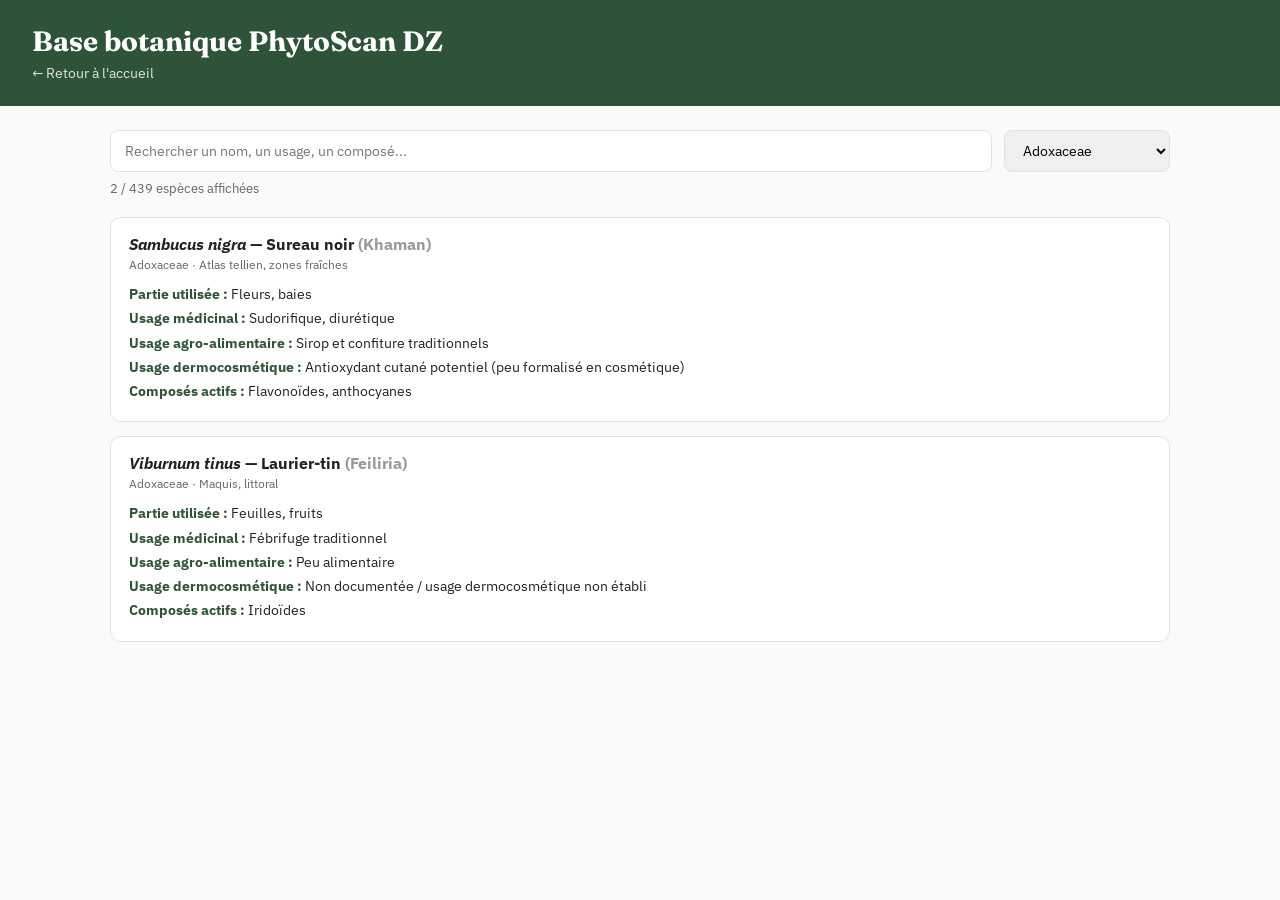
==== base-botanique.html @ b5dd2ad8 "Add files via upload" ====
<!DOCTYPE html>
<html lang="fr">
<head>
<meta charset="UTF-8" />
<meta name="viewport" content="width=device-width, initial-scale=1.0" />
<title>PhytoScan DZ — Base botanique</title>
<meta name="description" content="Base de données de la flore médicinale et agro-alimentaire algérienne — PhytoScan DZ" />
<link rel="preconnect" href="https://fonts.googleapis.com">
<link rel="preconnect" href="https://fonts.gstatic.com" crossorigin>
<link href="https://fonts.googleapis.com/css2?family=Fraunces:ital,opsz,wght@0,9..144,400;0,9..144,600;0,9..144,700;1,9..144,500&family=IBM+Plex+Sans:wght@400;500;600&family=IBM+Plex+Mono:wght@400;500&display=swap" rel="stylesheet">
<style>
  :root {
    --green: #2E5339;
    --green-light: #EAF1EC;
    --text: #222;
    --muted: #666;
    --border: #e2e2e2;
  }
  * { box-sizing: border-box; }
  html, body { margin: 0; padding: 0; }
  body {
    font-family: 'IBM Plex Sans', Arial, sans-serif;
    color: var(--text);
    background: #fafafa;
  }
  header {
    background: var(--green);
    color: #fff;
    padding: 24px 32px;
  }
  header h1 {
    font-family: 'Fraunces', serif;
    margin: 0 0 4px 0;
    font-size: 28px;
  }
  header a {
    color: #fff;
    opacity: 0.85;
    text-decoration: none;
    font-size: 14px;
  }
  header a:hover { opacity: 1; text-decoration: underline; }
  main { max-width: 1100px; margin: 0 auto; padding: 24px 20px 60px; }
  .controls {
    display: flex;
    gap: 12px;
    flex-wrap: wrap;
    margin-bottom: 8px;
  }
  .controls input, .controls select {
    padding: 10px 14px;
    border: 1px solid var(--border);
    border-radius: 8px;
    font-family: inherit;
    font-size: 14px;
  }
  .controls input { flex: 1; min-width: 240px; }
  .count { color: var(--muted); font-size: 13px; margin: 8px 0 20px; }
  .grid { display: grid; gap: 14px; }
  .card {
    background: #fff;
    border: 1px solid var(--border);
    border-radius: 10px;
    padding: 16px 18px;
  }
  .card h3 { margin: 0 0 2px 0; font-size: 16px; }
  .card h3 em { font-style: italic; }
  .card .meta { font-size: 12px; color: var(--muted); margin: 0 0 10px 0; }
  .card p { margin: 4px 0; font-size: 13.5px; line-height: 1.5; }
  .card p strong { color: var(--green); }
  .empty { text-align: center; color: var(--muted); padding: 40px 0; }
</style>
</head>
<body>

<header>
  <h1>Base botanique PhytoScan DZ</h1>
  <a href="index.html">&larr; Retour à l'accueil</a>
</header>

<main>
  <div class="controls">
    <input id="search" type="text" placeholder="Rechercher un nom, un usage, un composé..." />
    <select id="family"></select>
  </div>
  <p class="count" id="count"></p>
  <div class="grid" id="grid"></div>
  <div class="empty" id="empty" style="display:none;">Aucune plante ne correspond à ta recherche.</div>
</main>

<script>
let plants = [];

async function init() {
  const res = await fetch('plants.json');
  plants = await res.json();

  const familySelect = document.getElementById('family');
  const families = ["Toutes", ...new Set(plants.map(p => p.family))].sort();
  familySelect.innerHTML = families.map(f => `<option value="${f}">${f}</option>`).join('');

  document.getElementById('search').addEventListener('input', render);
  familySelect.addEventListener('change', render);

  render();
}

function render() {
  const q = document.getElementById('search').value.trim().toLowerCase();
  const family = document.getElementById('family').value;

  const filtered = plants.filter(p => {
    const matchesFamily = family === "Toutes" || p.family === family;
    if (!matchesFamily) return false;
    if (!q) return true;
    return [p.scientificName, p.commonNameFr, p.commonNameArDz, p.medicinalUse, p.agroFoodUse, p.dermocosmeticUse, p.activeCompounds]
      .join(' ').toLowerCase().includes(q);
  });

  document.getElementById('count').textContent = `${filtered.length} / ${plants.length} espèces affichées`;

  const grid = document.getElementById('grid');
  const empty = document.getElementById('empty');

  if (filtered.length === 0) {
    grid.innerHTML = '';
    empty.style.display = 'block';
    return;
  }
  empty.style.display = 'none';

  grid.innerHTML = filtered.map(p => `
    <div class="card">
      <h3><em>${p.scientificName}</em> — ${p.commonNameFr} <span style="color:#999;">(${p.commonNameArDz})</span></h3>
      <p class="meta">${p.family} · ${p.distributionStatus}</p>
      <p><strong>Partie utilisée :</strong> ${p.partsUsed}</p>
      <p><strong>Usage médicinal :</strong> ${p.medicinalUse}</p>
      <p><strong>Usage agro-alimentaire :</strong> ${p.agroFoodUse}</p>
      <p><strong>Usage dermocosmétique :</strong> ${p.dermocosmeticUse}</p>
      <p><strong>Composés actifs :</strong> ${p.activeCompounds}</p>
    </div>
  `).join('');
}

init();
</script>

</body>
</html>
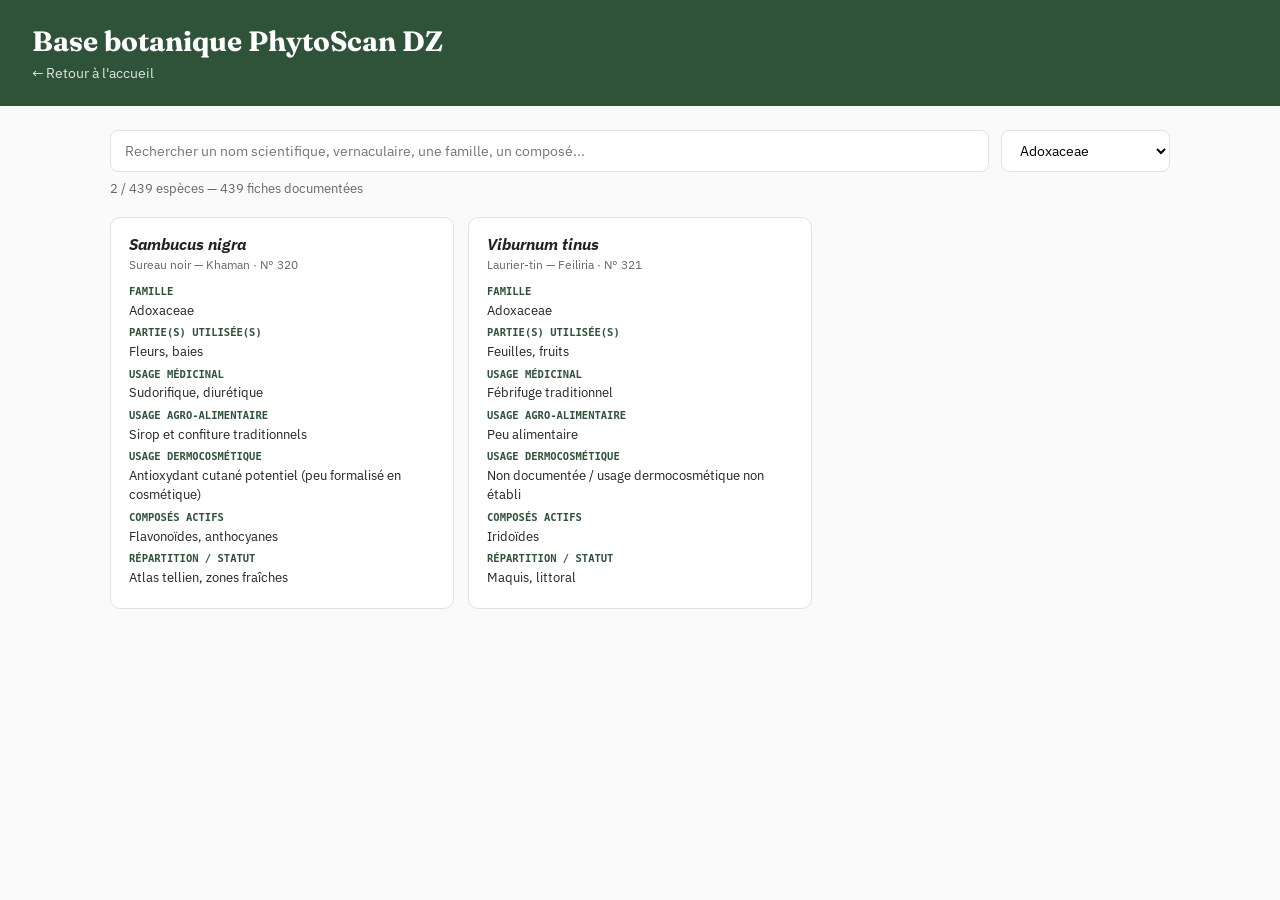
==== commit b638f2a9: "Add files via upload" ====
--- a/base-botanique.html
+++ b/base-botanique.html
@@ -4,70 +4,33 @@
 <meta charset="UTF-8" />
 <meta name="viewport" content="width=device-width, initial-scale=1.0" />
 <title>PhytoScan DZ — Base botanique</title>
-<meta name="description" content="Base de données de la flore médicinale et agro-alimentaire algérienne — PhytoScan DZ" />
+<meta name="description" content="Base de données de la flore médicinale et agro-alimentaire algérienne — 439 espèces documentées — PhytoScan DZ" />
 <link rel="preconnect" href="https://fonts.googleapis.com">
 <link rel="preconnect" href="https://fonts.gstatic.com" crossorigin>
 <link href="https://fonts.googleapis.com/css2?family=Fraunces:ital,opsz,wght@0,9..144,400;0,9..144,600;0,9..144,700;1,9..144,500&family=IBM+Plex+Sans:wght@400;500;600&family=IBM+Plex+Mono:wght@400;500&display=swap" rel="stylesheet">
 <style>
-  :root {
-    --green: #2E5339;
-    --green-light: #EAF1EC;
-    --text: #222;
-    --muted: #666;
-    --border: #e2e2e2;
-  }
+  :root { --green: #2E5339; --green-light: #EAF1EC; --text: #222; --muted: #666; --border: #e2e2e2; }
   * { box-sizing: border-box; }
   html, body { margin: 0; padding: 0; }
-  body {
-    font-family: 'IBM Plex Sans', Arial, sans-serif;
-    color: var(--text);
-    background: #fafafa;
-  }
-  header {
-    background: var(--green);
-    color: #fff;
-    padding: 24px 32px;
-  }
-  header h1 {
-    font-family: 'Fraunces', serif;
-    margin: 0 0 4px 0;
-    font-size: 28px;
-  }
-  header a {
-    color: #fff;
-    opacity: 0.85;
-    text-decoration: none;
-    font-size: 14px;
-  }
+  body { font-family: 'IBM Plex Sans', Arial, sans-serif; color: var(--text); background: #fafafa; }
+  header { background: var(--green); color: #fff; padding: 24px 32px; }
+  header h1 { font-family: 'Fraunces', serif; margin: 0 0 4px 0; font-size: 28px; }
+  header a { color: #fff; opacity: 0.85; text-decoration: none; font-size: 14px; }
   header a:hover { opacity: 1; text-decoration: underline; }
   main { max-width: 1100px; margin: 0 auto; padding: 24px 20px 60px; }
-  .controls {
-    display: flex;
-    gap: 12px;
-    flex-wrap: wrap;
-    margin-bottom: 8px;
-  }
+  .controls { display: flex; gap: 12px; flex-wrap: wrap; margin-bottom: 8px; }
   .controls input, .controls select {
-    padding: 10px 14px;
-    border: 1px solid var(--border);
-    border-radius: 8px;
-    font-family: inherit;
-    font-size: 14px;
+    padding: 10px 14px; border: 1px solid var(--border); border-radius: 8px;
+    font-family: inherit; font-size: 14px; background: #fff;
   }
   .controls input { flex: 1; min-width: 240px; }
   .count { color: var(--muted); font-size: 13px; margin: 8px 0 20px; }
-  .grid { display: grid; gap: 14px; }
-  .card {
-    background: #fff;
-    border: 1px solid var(--border);
-    border-radius: 10px;
-    padding: 16px 18px;
-  }
-  .card h3 { margin: 0 0 2px 0; font-size: 16px; }
-  .card h3 em { font-style: italic; }
+  .grid { display: grid; gap: 14px; grid-template-columns: repeat(auto-fill, minmax(300px, 1fr)); }
+  .card { background: #fff; border: 1px solid var(--border); border-radius: 10px; padding: 16px 18px; }
+  .card h3 { margin: 0 0 2px 0; font-size: 16px; font-style: italic; }
   .card .meta { font-size: 12px; color: var(--muted); margin: 0 0 10px 0; }
-  .card p { margin: 4px 0; font-size: 13.5px; line-height: 1.5; }
-  .card p strong { color: var(--green); }
+  .card p { margin: 5px 0; font-size: 13px; line-height: 1.5; }
+  .card p strong { color: var(--green); display: block; font-size: 10.5px; font-family: 'IBM Plex Mono', monospace; text-transform: uppercase; margin-bottom: 1px; }
   .empty { text-align: center; color: var(--muted); padding: 40px 0; }
 </style>
 </head>
@@ -80,7 +43,7 @@
 
 <main>
   <div class="controls">
-    <input id="search" type="text" placeholder="Rechercher un nom, un usage, un composé..." />
+    <input id="search" type="text" placeholder="Rechercher un nom scientifique, vernaculaire, une famille, un composé..." />
     <select id="family"></select>
   </div>
   <p class="count" id="count"></p>
@@ -96,7 +59,7 @@
   plants = await res.json();
 
   const familySelect = document.getElementById('family');
-  const families = ["Toutes", ...new Set(plants.map(p => p.family))].sort();
+  const families = ["Toutes les familles", ...new Set(plants.map(p => p.family))].sort();
   familySelect.innerHTML = families.map(f => `<option value="${f}">${f}</option>`).join('');
 
   document.getElementById('search').addEventListener('input', render);
@@ -110,14 +73,14 @@
   const family = document.getElementById('family').value;
 
   const filtered = plants.filter(p => {
-    const matchesFamily = family === "Toutes" || p.family === family;
+    const matchesFamily = !family || family === "Toutes les familles" || p.family === family;
     if (!matchesFamily) return false;
     if (!q) return true;
-    return [p.scientificName, p.commonNameFr, p.commonNameArDz, p.medicinalUse, p.agroFoodUse, p.dermocosmeticUse, p.activeCompounds]
+    return [p.scientificName, p.vernacularNameFr, p.vernacularNameAr, p.family, p.activeCompounds, p.medicinalUse, p.agroFoodUse, p.dermocosmeticUse]
       .join(' ').toLowerCase().includes(q);
   });
 
-  document.getElementById('count').textContent = `${filtered.length} / ${plants.length} espèces affichées`;
+  document.getElementById('count').textContent = `${filtered.length} / ${plants.length} espèces — 439 fiches documentées`;
 
   const grid = document.getElementById('grid');
   const empty = document.getElementById('empty');
@@ -131,13 +94,15 @@
 
   grid.innerHTML = filtered.map(p => `
     <div class="card">
-      <h3><em>${p.scientificName}</em> — ${p.commonNameFr} <span style="color:#999;">(${p.commonNameArDz})</span></h3>
-      <p class="meta">${p.family} · ${p.distributionStatus}</p>
-      <p><strong>Partie utilisée :</strong> ${p.partsUsed}</p>
-      <p><strong>Usage médicinal :</strong> ${p.medicinalUse}</p>
-      <p><strong>Usage agro-alimentaire :</strong> ${p.agroFoodUse}</p>
-      <p><strong>Usage dermocosmétique :</strong> ${p.dermocosmeticUse}</p>
-      <p><strong>Composés actifs :</strong> ${p.activeCompounds}</p>
+      <h3>${p.scientificName}</h3>
+      <p class="meta">${p.vernacularNameFr} — ${p.vernacularNameAr} · N° ${p.id}</p>
+      <p><strong>Famille</strong>${p.family}</p>
+      <p><strong>Partie(s) utilisée(s)</strong>${p.partsUsed}</p>
+      <p><strong>Usage médicinal</strong>${p.medicinalUse}</p>
+      <p><strong>Usage agro-alimentaire</strong>${p.agroFoodUse}</p>
+      <p><strong>Usage dermocosmétique</strong>${p.dermocosmeticUse}</p>
+      <p><strong>Composés actifs</strong>${p.activeCompounds}</p>
+      <p><strong>Répartition / statut</strong>${p.distributionStatus}</p>
     </div>
   `).join('');
 }
